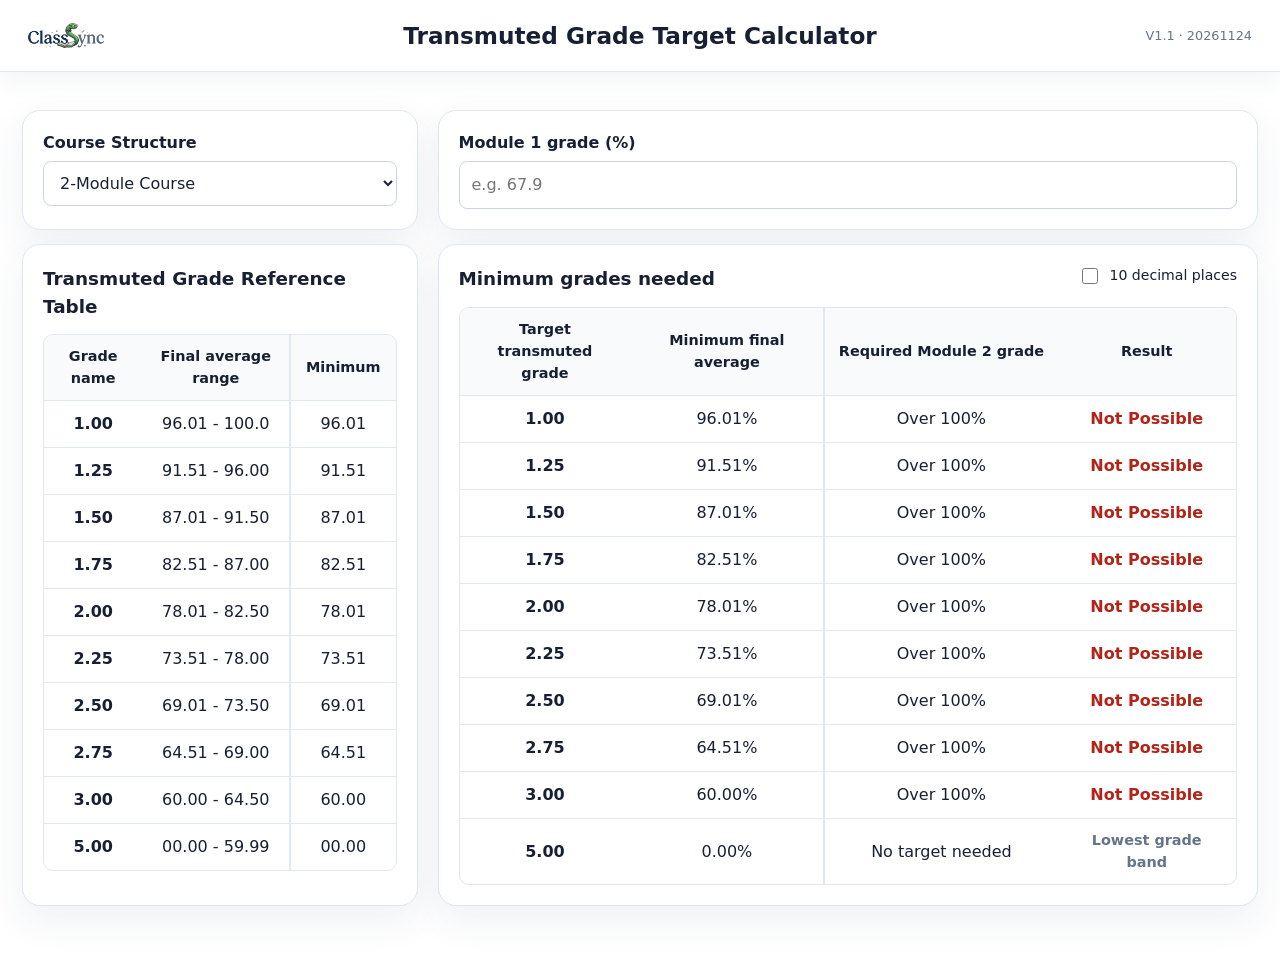
==== calculator/index.html @ d152c969 "updated link url" ====
<!doctype html>
<html lang="en">
  <head>
    <meta charset="UTF-8" />
    <meta name="viewport" content="width=device-width, initial-scale=1.0" />
    <meta
      name="description"
      content="Calculate the minimum grades needed to reach target transmuted grades."
    />
    <title>Transmuted Grade Target Calculator</title>
    <link rel="icon" type="image/png" href="../assets/ClassSync.png" />
    <link rel="stylesheet" href="style.css" />
  </head>
  <body>
    <main id="mainContent">
      <header class="app-header">
        <a
          class="app-brand"
          href="../index.html"
          aria-label="Back to ClassSync"
        >
          <img src="../assets/ClassSync.png" alt="" />
          <span class="sr-only">ClassSync home</span>
        </a>
        <h1>Transmuted Grade Target Calculator</h1>
        <p class="app-version">V1.1 · 20261124</p>
      </header>

      <!-- Panel containing Course Structure & Grades Already Released side-by-side -->
      <section class="panel config-panel">
        <div class="fields-row">
          <div>
            <label for="courseType">Course Structure</label>
            <select id="courseType">
              <option value="2">2-Module Course</option>
              <option value="3">3-Module Course</option>
            </select>
          </div>
          <div id="releaseWrap" class="hidden">
            <label for="released">Grades already released</label>
            <select id="released">
              <option value="1">Module 1 only</option>
              <option value="2">Modules 1 and 2</option>
            </select>
          </div>
        </div>
      </section>

      <!-- Separate Panel for Module Grade Inputs -->
      <section class="panel grades-panel">
        <div class="fields-row">
          <div>
            <label for="m1">Module 1 grade (%)</label>
            <input
              id="m1"
              type="number"
              min="0"
              max="100"
              step="0.01"
              value=""
              placeholder="e.g. 67.9"
              inputmode="decimal"
            />
          </div>
          <div id="m2Wrap" class="hidden">
            <label for="m2">Module 2 grade (%)</label>
            <input
              id="m2"
              type="number"
              min="0"
              max="100"
              step="0.01"
              value=""
              placeholder="e.g. 77"
              inputmode="decimal"
            />
          </div>
        </div>
      </section>

      <section class="panel results-panel">
        <div class="section-header">
          <h2 class="subhead">Minimum grades needed</h2>
          <label class="checkbox-option">
            <input type="checkbox" id="showPrecision" />
            <span>10 decimal places</span>
          </label>
        </div>

        <p id="resultIntro" class="small"></p>

        <div class="table-wrap">
          <table>
            <thead>
              <tr>
                <th>Target transmuted grade</th>
                <th>Minimum final average</th>
                <th id="neededHeading">Required grade</th>
                <th>Result</th>
              </tr>
            </thead>
            <tbody id="results"></tbody>
          </table>
        </div>
      </section>

      <section class="panel reference-panel">
        <h2 class="subhead reference-heading">
          Transmuted Grade Reference Table
        </h2>
        <div class="table-wrap">
          <table>
            <thead>
              <tr>
                <th>Grade name</th>
                <th>Final average range</th>
                <th>Minimum</th>
              </tr>
            </thead>
            <tbody>
              <tr>
                <td class="grade">1.00</td>
                <td>96.01 - 100.0</td>
                <td>96.01</td>
              </tr>
              <tr>
                <td class="grade">1.25</td>
                <td>91.51 - 96.00</td>
                <td>91.51</td>
              </tr>
              <tr>
                <td class="grade">1.50</td>
                <td>87.01 - 91.50</td>
                <td>87.01</td>
              </tr>
              <tr>
                <td class="grade">1.75</td>
                <td>82.51 - 87.00</td>
                <td>82.51</td>
              </tr>
              <tr>
                <td class="grade">2.00</td>
                <td>78.01 - 82.50</td>
                <td>78.01</td>
              </tr>
              <tr>
                <td class="grade">2.25</td>
                <td>73.51 - 78.00</td>
                <td>73.51</td>
              </tr>
              <tr>
                <td class="grade">2.50</td>
                <td>69.01 - 73.50</td>
                <td>69.01</td>
              </tr>
              <tr>
                <td class="grade">2.75</td>
                <td>64.51 - 69.00</td>
                <td>64.51</td>
              </tr>
              <tr>
                <td class="grade">3.00</td>
                <td>60.00 - 64.50</td>
                <td>60.00</td>
              </tr>
              <tr>
                <td class="grade">5.00</td>
                <td>00.00 - 59.99</td>
                <td>00.00</td>
              </tr>
            </tbody>
          </table>
        </div>
      </section>
    </main>
    <script src="script.js"></script>
  </body>
</html>
---- calculator/style.css ----
:root {
  color-scheme: light;
  --background: #ffffff;
  --ink: #172033;
  --muted: #64748b;
  --line: #e2e8f0;
  --panel: #f8fafc;
  --accent: #2563eb;
  --accent-light: #eff6ff;
  --good: #147d4a;
  --bad: #b42318;
}

* {
  box-sizing: border-box;
}

button,
input,
select,
textarea {
  font: inherit;
}

html {
  min-height: 100%;
  overflow-x: hidden;
  overflow-y: auto;
  scroll-behavior: smooth;
}

body {
  min-height: 100vh;
  margin: 0;
  background: var(--background);
  color: var(--ink);
  font:
    16px/1.5 system-ui,
    -apple-system,
    BlinkMacSystemFont,
    "Segoe UI",
    sans-serif;
  overflow-x: hidden;
  overflow-y: auto;
}

main {
  display: grid;
  width: 100%;
  grid-template-columns: minmax(280px, 32%) minmax(0, 68%);
  gap: 14px 20px;
  margin: 0 auto;
  padding: 0 22px 48px;
}

.app-header {
  display: grid;
  width: 100vw;
  min-height: 72px;
  grid-template-columns: 1fr auto 1fr;
  align-items: center;
  gap: 20px;
  margin: 0 0 24px calc((100% - 100vw) / 2);
  padding: 10px 28px;
  border-bottom: 1px solid var(--line);
  background: rgba(255, 255, 255, 0.9);
  box-shadow: 0 8px 24px rgba(36, 62, 107, 0.06);
  grid-column: 1 / -1;
}

.app-brand {
  display: inline-flex;
  width: fit-content;
  align-items: center;
  border-radius: 12px;
}

.app-brand img {
  display: block;
  width: 76px;
  height: auto;
}

.app-brand:focus-visible {
  outline: 3px solid #93b4fa;
  outline-offset: 3px;
}

.app-header h1 {
  margin: 0;
  color: var(--ink);
  font-size: clamp(1.05rem, 2.4vw, 1.45rem);
  line-height: 1.2;
  text-align: center;
}

.app-version {
  grid-column: 3;
  grid-row: 1;
  justify-self: end;
  margin: 0;
  color: var(--muted);
  font-size: 0.8rem;
  white-space: nowrap;
}

.page-intro {
  margin-bottom: 12px;
  grid-column: 1 / -1;
}

.sr-only {
  position: absolute;
  width: 1px;
  height: 1px;
  padding: 0;
  overflow: hidden;
  clip: rect(0, 0, 0, 0);
  white-space: nowrap;
  border: 0;
}

.author {
  margin: 0 0 12px;
  color: var(--accent);
  font-size: 0.95rem;
  font-weight: 700;
}

.intro {
  max-width: 760px;
  margin: 0 0 18px;
  color: var(--muted);
  line-height: 1.65;
}

.panel {
  background: #fff;
  border: 1px solid #dfe7f2;
  border-radius: 18px;
  padding: 20px;
  margin: 0;
  box-shadow: 0 14px 38px rgba(36, 62, 107, 0.08);
}

.config-panel {
  grid-column: 1;
  grid-row: 3;
}

.grades-panel {
  grid-column: 2;
  grid-row: 2;
}

.results-panel {
  grid-column: 2;
  grid-row: 3;
}

.reference-panel {
  grid-column: 1;
  grid-row: 3;
}

main > p.small {
  grid-column: 1 / -1;
  grid-row: 6;
  margin: 0;
}

.fields-row {
  display: grid;
  grid-template-columns: repeat(auto-fit, minmax(220px, 1fr));
  gap: 16px;
}

label {
  display: block;
  margin-bottom: 6px;
  font-weight: 650;
}

select,
input[type="number"] {
  width: 100%;
  border: 1px solid #cbd5e1;
  border-radius: 8px;
  padding: 11px 12px;
  background: #fff;
  color: var(--ink);
  font: inherit;
  transition:
    border-color 160ms ease,
    box-shadow 160ms ease;
}

input[type="number"]:focus,
select:focus {
  outline: none;
  box-shadow: 0 0 0 3px #93b4fa;
  border-color: var(--accent);
}

.hint {
  margin: 12px 0 0;
  color: var(--muted);
  font-size: 0.9rem;
}

.table-wrap {
  margin-top: 14px;
  overflow-x: auto;
  overscroll-behavior-inline: contain;
  border: 1px solid #dfe7f2;
  border-radius: 10px;
  -webkit-overflow-scrolling: touch;
}

table {
  width: 100%;
  min-width: 620px;
  border-collapse: collapse;
}

.results-panel table {
  min-width: 0;
  table-layout: fixed;
}

.results-panel th:nth-child(1),
.results-panel td:nth-child(1) {
  width: 22%;
}

.results-panel th:nth-child(2),
.results-panel td:nth-child(2) {
  width: 25%;
}

.results-panel th:nth-child(3),
.results-panel td:nth-child(3) {
  width: 30%;
}

.results-panel th:nth-child(4),
.results-panel td:nth-child(4) {
  width: 23%;
}

.reference-panel table {
  min-width: 0;
  table-layout: fixed;
}

.reference-panel th:nth-child(1),
.reference-panel td:nth-child(1) {
  width: 28%;
}

.reference-panel th:nth-child(2),
.reference-panel td:nth-child(2) {
  width: 42%;
}

.reference-panel th:nth-child(3),
.reference-panel td:nth-child(3) {
  width: 30%;
}

th,
td {
  padding: 11px 12px;
  border-bottom: 1px solid var(--line);
  text-align: center;
  overflow-wrap: anywhere;
}

th {
  background: var(--panel);
  font-size: 0.9rem;
}

th:nth-child(2),
td:nth-child(2) {
  border-right: 2px solid var(--line);
}

td.num {
  font-variant-numeric: tabular-nums;
  white-space: nowrap;
}

tr:last-child td {
  border-bottom: 0;
}

.grade {
  font-weight: 750;
}

.status {
  font-weight: 650;
}

.impossible {
  color: var(--bad);
}

.achievable {
  color: var(--good);
}

.subhead {
  margin: 0;
  font-size: 1.15rem;
}

.reference-heading {
  margin-bottom: 12px;
}

.section-header {
  display: flex;
  align-items: center;
  justify-content: space-between;
  flex-wrap: wrap;
  gap: 12px;
  margin-bottom: 8px;
}

.small {
  color: var(--muted);
  font-size: 0.9rem;
}

.hidden {
  display: none !important;
}

.checkbox-option {
  display: inline-flex;
  align-items: center;
  gap: 8px;
  color: var(--ink);
  cursor: pointer;
  font-size: 0.88rem;
  font-weight: 500;
  user-select: none;
}

.checkbox-option input[type="checkbox"] {
  width: 16px;
  height: 16px;
  accent-color: var(--accent);
  cursor: pointer;
}

@media (max-width: 600px) {
  main {
    width: min(100% - 24px, 1000px);
    display: block;
    padding: 20px 0 32px;
  }

  .app-header {
    margin-bottom: 24px;
  }

  .app-version {
    font-size: 0.72rem;
  }

  .panel {
    margin: 12px 0;
    padding: 14px;
    border-radius: 14px;
  }

  .fields-row {
    grid-template-columns: 1fr;
    gap: 12px;
  }

  select,
  input[type="number"] {
    padding: 10px;
    font-size: 16px;
  }

  .checkbox-option {
    padding: 4px 0;
  }

  .checkbox-option input[type="checkbox"] {
    width: 18px;
    height: 18px;
  }

  th,
  td {
    padding: 8px 10px;
    font-size: 0.88rem;
  }

  table {
    min-width: 500px;
  }

  .reference-panel table {
    min-width: 0;
  }
}

@media (max-width: 1100px) {
  main {
    display: block;
    width: min(1000px, calc(100% - 32px));
    padding: 28px 0 48px;
  }

  .app-header {
    margin-bottom: 24px;
  }

  .panel {
    margin: 16px 0;
  }
}

@media (min-width: 1101px) {
  .page-intro {
    display: none;
  }

  .config-panel {
    grid-row: 2;
    grid-column: 1;
  }

  .grades-panel {
    grid-column: 2;
    grid-row: 2;
  }

  .results-panel {
    grid-column: 2;
    grid-row: 3;
  }

  .reference-panel {
    grid-row: 3;
    grid-column: 1;
  }

  main > p.small {
    grid-row: 5;
  }
}
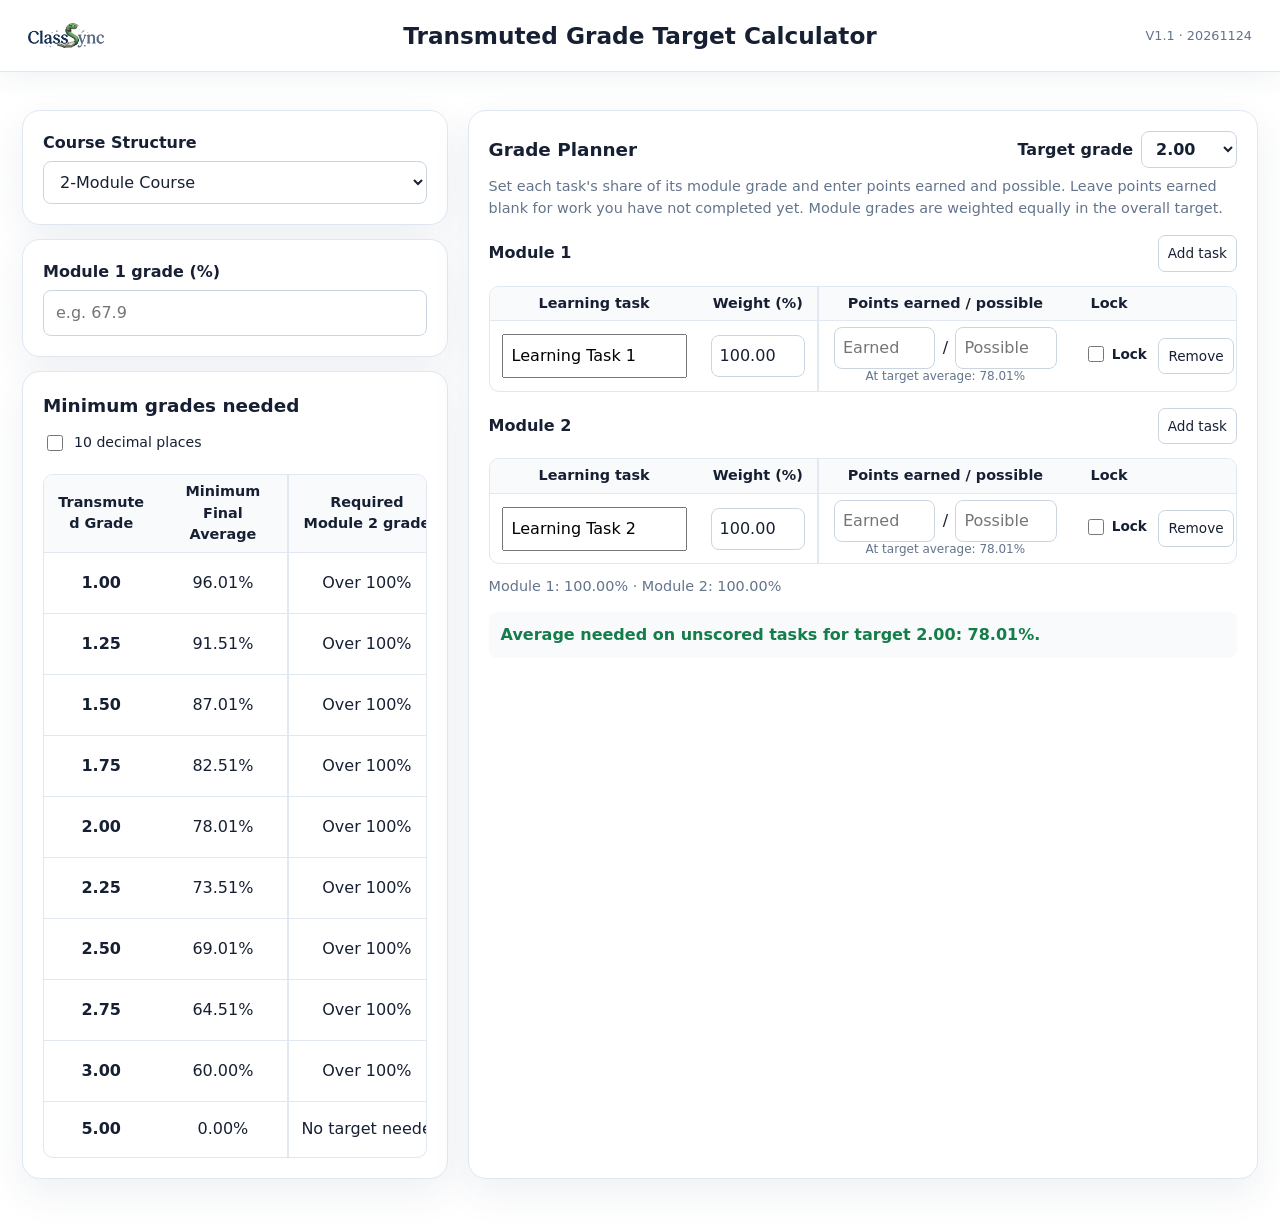
==== commit 66380fd8: "Added WIP Grade Planner" ====
--- a/calculator/index.html
+++ b/calculator/index.html
@@ -14,11 +14,7 @@
   <body>
     <main id="mainContent">
       <header class="app-header">
-        <a
-          class="app-brand"
-          href="../index.html"
-          aria-label="Back to ClassSync"
-        >
+        <a class="app-brand" href="../" aria-label="Back to ClassSync">
           <img src="../assets/ClassSync.png" alt="" />
           <span class="sr-only">ClassSync home</span>
         </a>
@@ -26,151 +22,202 @@
         <p class="app-version">V1.1 · 20261124</p>
       </header>
 
-      <!-- Panel containing Course Structure & Grades Already Released side-by-side -->
-      <section class="panel config-panel">
-        <div class="fields-row">
-          <div>
-            <label for="courseType">Course Structure</label>
-            <select id="courseType">
-              <option value="2">2-Module Course</option>
-              <option value="3">3-Module Course</option>
+      <div class="left-column">
+        <section class="panel config-panel">
+          <div class="fields-row">
+            <div>
+              <label for="courseType">Course Structure</label>
+              <select id="courseType">
+                <option value="2">2-Module Course</option>
+                <option value="3">3-Module Course</option>
+              </select>
+            </div>
+            <div id="releaseWrap" class="hidden">
+              <label for="released">Grades already released</label>
+              <select id="released">
+                <option value="1">Module 1 only</option>
+                <option value="2">Modules 1 and 2</option>
+              </select>
+            </div>
+          </div>
+        </section>
+
+        <section class="panel grades-panel">
+          <div class="fields-row">
+            <div>
+              <label for="m1">Module 1 grade (%)</label>
+              <input
+                id="m1"
+                type="number"
+                min="0"
+                max="100"
+                step="0.01"
+                value=""
+                placeholder="e.g. 67.9"
+                inputmode="decimal"
+              />
+            </div>
+            <div id="m2Wrap" class="hidden">
+              <label for="m2">Module 2 grade (%)</label>
+              <input
+                id="m2"
+                type="number"
+                min="0"
+                max="100"
+                step="0.01"
+                value=""
+                placeholder="e.g. 77"
+                inputmode="decimal"
+              />
+            </div>
+          </div>
+        </section>
+
+        <section class="panel results-panel">
+          <div class="section-header">
+            <h2 class="subhead">Minimum grades needed</h2>
+            <label class="checkbox-option">
+              <input type="checkbox" id="showPrecision" />
+              <span>10 decimal places</span>
+            </label>
+          </div>
+
+          <p id="resultIntro" class="small"></p>
+
+          <div class="table-wrap">
+            <table>
+              <thead>
+                <tr>
+                  <th>Transmuted Grade</th>
+                  <th>Minimum Final Average</th>
+                  <th id="neededHeading">Required Grade</th>
+                  <th>Result</th>
+                </tr>
+              </thead>
+              <tbody id="results"></tbody>
+            </table>
+          </div>
+        </section>
+      </div>
+
+      <section
+        class="panel reference-panel"
+        aria-labelledby="taskPlannerHeading"
+      >
+        <div class="section-header">
+          <h2 id="taskPlannerHeading" class="subhead">Grade Planner</h2>
+          <label class="target-grade-field" for="taskTarget">
+            Target grade
+            <select id="taskTarget">
+              <option value="96.01">1.00</option>
+              <option value="91.51">1.25</option>
+              <option value="87.01">1.50</option>
+              <option value="82.51">1.75</option>
+              <option value="78.01" selected>2.00</option>
+              <option value="73.51">2.25</option>
+              <option value="69.01">2.50</option>
+              <option value="64.51">2.75</option>
+              <option value="60">3.00</option>
             </select>
-          </div>
-          <div id="releaseWrap" class="hidden">
-            <label for="released">Grades already released</label>
-            <select id="released">
-              <option value="1">Module 1 only</option>
-              <option value="2">Modules 1 and 2</option>
-            </select>
-          </div>
-        </div>
-      </section>
-
-      <!-- Separate Panel for Module Grade Inputs -->
-      <section class="panel grades-panel">
-        <div class="fields-row">
-          <div>
-            <label for="m1">Module 1 grade (%)</label>
-            <input
-              id="m1"
-              type="number"
-              min="0"
-              max="100"
-              step="0.01"
-              value=""
-              placeholder="e.g. 67.9"
-              inputmode="decimal"
-            />
-          </div>
-          <div id="m2Wrap" class="hidden">
-            <label for="m2">Module 2 grade (%)</label>
-            <input
-              id="m2"
-              type="number"
-              min="0"
-              max="100"
-              step="0.01"
-              value=""
-              placeholder="e.g. 77"
-              inputmode="decimal"
-            />
-          </div>
-        </div>
-      </section>
-
-      <section class="panel results-panel">
-        <div class="section-header">
-          <h2 class="subhead">Minimum grades needed</h2>
-          <label class="checkbox-option">
-            <input type="checkbox" id="showPrecision" />
-            <span>10 decimal places</span>
           </label>
         </div>
-
-        <p id="resultIntro" class="small"></p>
-
-        <div class="table-wrap">
-          <table>
-            <thead>
-              <tr>
-                <th>Target transmuted grade</th>
-                <th>Minimum final average</th>
-                <th id="neededHeading">Required grade</th>
-                <th>Result</th>
-              </tr>
-            </thead>
-            <tbody id="results"></tbody>
-          </table>
+        <p class="small task-planner-hint">
+          Set each task's share of its module grade and enter points earned and
+          possible. Leave points earned blank for work you have not completed
+          yet. Module grades are weighted equally in the overall target.
+        </p>
+        <div id="taskModules">
+          <section class="task-module" data-module="1">
+            <div class="task-module-heading">
+              <h3>Module 1</h3>
+              <button
+                class="secondary-button add-task"
+                data-module="1"
+                type="button"
+              >
+                Add task
+              </button>
+            </div>
+            <div class="table-wrap">
+              <table class="task-table">
+                <thead>
+                  <tr>
+                    <th scope="col">Learning task</th>
+                    <th scope="col">Weight (%)</th>
+                    <th scope="col">Points earned / possible</th>
+                    <th scope="col">Lock</th>
+                    <th scope="col">
+                      <span class="sr-only">Remove task</span>
+                    </th>
+                  </tr>
+                </thead>
+                <tbody class="task-list" data-module="1"></tbody>
+              </table>
+            </div>
+          </section>
+          <section class="task-module" data-module="2">
+            <div class="task-module-heading">
+              <h3>Module 2</h3>
+              <button
+                class="secondary-button add-task"
+                data-module="2"
+                type="button"
+              >
+                Add task
+              </button>
+            </div>
+            <div class="table-wrap">
+              <table class="task-table">
+                <thead>
+                  <tr>
+                    <th scope="col">Learning task</th>
+                    <th scope="col">Weight (%)</th>
+                    <th scope="col">Points earned / possible</th>
+                    <th scope="col">Lock</th>
+                    <th scope="col">
+                      <span class="sr-only">Remove task</span>
+                    </th>
+                  </tr>
+                </thead>
+                <tbody class="task-list" data-module="2"></tbody>
+              </table>
+            </div>
+          </section>
+          <section class="task-module hidden" data-module="3">
+            <div class="task-module-heading">
+              <h3>Module 3</h3>
+              <button
+                class="secondary-button add-task"
+                data-module="3"
+                type="button"
+              >
+                Add task
+              </button>
+            </div>
+            <div class="table-wrap">
+              <table class="task-table">
+                <thead>
+                  <tr>
+                    <th scope="col">Learning task</th>
+                    <th scope="col">Weight (%)</th>
+                    <th scope="col">Points earned / possible</th>
+                    <th scope="col">Lock</th>
+                    <th scope="col">
+                      <span class="sr-only">Remove task</span>
+                    </th>
+                  </tr>
+                </thead>
+                <tbody class="task-list" data-module="3"></tbody>
+              </table>
+            </div>
+          </section>
         </div>
-      </section>
-
-      <section class="panel reference-panel">
-        <h2 class="subhead reference-heading">
-          Transmuted Grade Reference Table
-        </h2>
-        <div class="table-wrap">
-          <table>
-            <thead>
-              <tr>
-                <th>Grade name</th>
-                <th>Final average range</th>
-                <th>Minimum</th>
-              </tr>
-            </thead>
-            <tbody>
-              <tr>
-                <td class="grade">1.00</td>
-                <td>96.01 - 100.0</td>
-                <td>96.01</td>
-              </tr>
-              <tr>
-                <td class="grade">1.25</td>
-                <td>91.51 - 96.00</td>
-                <td>91.51</td>
-              </tr>
-              <tr>
-                <td class="grade">1.50</td>
-                <td>87.01 - 91.50</td>
-                <td>87.01</td>
-              </tr>
-              <tr>
-                <td class="grade">1.75</td>
-                <td>82.51 - 87.00</td>
-                <td>82.51</td>
-              </tr>
-              <tr>
-                <td class="grade">2.00</td>
-                <td>78.01 - 82.50</td>
-                <td>78.01</td>
-              </tr>
-              <tr>
-                <td class="grade">2.25</td>
-                <td>73.51 - 78.00</td>
-                <td>73.51</td>
-              </tr>
-              <tr>
-                <td class="grade">2.50</td>
-                <td>69.01 - 73.50</td>
-                <td>69.01</td>
-              </tr>
-              <tr>
-                <td class="grade">2.75</td>
-                <td>64.51 - 69.00</td>
-                <td>64.51</td>
-              </tr>
-              <tr>
-                <td class="grade">3.00</td>
-                <td>60.00 - 64.50</td>
-                <td>60.00</td>
-              </tr>
-              <tr>
-                <td class="grade">5.00</td>
-                <td>00.00 - 59.99</td>
-                <td>00.00</td>
-              </tr>
-            </tbody>
-          </table>
-        </div>
+        <p
+          id="weightSummary"
+          class="small task-weight-summary"
+          aria-live="polite"
+        ></p>
+        <p id="taskGoal" class="task-goal" aria-live="polite"></p>
       </section>
     </main>
     <script src="script.js"></script>
--- a/calculator/style.css
+++ b/calculator/style.css
@@ -47,7 +47,7 @@
 main {
   display: grid;
   width: 100%;
-  grid-template-columns: minmax(280px, 32%) minmax(0, 68%);
+  grid-template-columns: minmax(280px, 35fr) minmax(0, 65fr);
   gap: 14px 20px;
   margin: 0 auto;
   padding: 0 22px 48px;
@@ -143,30 +143,38 @@
   box-shadow: 0 14px 38px rgba(36, 62, 107, 0.08);
 }
 
-.config-panel {
+.left-column {
+  display: grid;
+  min-width: 0;
   grid-column: 1;
-  grid-row: 3;
-}
-
-.grades-panel {
+  grid-row: 2;
+  grid-template-rows: auto auto minmax(0, 1fr);
+  gap: 14px;
+}
+
+.reference-panel {
+  min-width: 0;
   grid-column: 2;
   grid-row: 2;
 }
 
+.left-column > .panel,
+.reference-panel {
+  min-width: 0;
+}
+
 .results-panel {
-  grid-column: 2;
-  grid-row: 3;
-}
-
-.reference-panel {
-  grid-column: 1;
-  grid-row: 3;
-}
-
-main > p.small {
-  grid-column: 1 / -1;
-  grid-row: 6;
-  margin: 0;
+  min-height: 0;
+}
+
+@media (max-width: 1100px) {
+  .left-column {
+    display: block;
+  }
+
+  .left-column .panel {
+    margin: 16px 0;
+  }
 }
 
 .fields-row {
@@ -186,7 +194,7 @@
   width: 100%;
   border: 1px solid #cbd5e1;
   border-radius: 8px;
-  padding: 11px 12px;
+  padding: 10px 12px;
   background: #fff;
   color: var(--ink);
   font: inherit;
@@ -224,7 +232,7 @@
 }
 
 .results-panel table {
-  min-width: 0;
+  min-width: 520px;
   table-layout: fixed;
 }
 
@@ -253,24 +261,38 @@
   table-layout: fixed;
 }
 
-.reference-panel th:nth-child(1),
-.reference-panel td:nth-child(1) {
+.reference-panel .task-table {
+  min-width: 640px;
+}
+
+.task-table th:nth-child(1),
+.task-table td:nth-child(1) {
   width: 28%;
 }
 
-.reference-panel th:nth-child(2),
-.reference-panel td:nth-child(2) {
-  width: 42%;
-}
-
-.reference-panel th:nth-child(3),
-.reference-panel td:nth-child(3) {
-  width: 30%;
+.task-table th:nth-child(2),
+.task-table td:nth-child(2) {
+  width: 16%;
+}
+
+.task-table th:nth-child(3),
+.task-table td:nth-child(3) {
+  width: 34%;
+}
+
+.task-table th:nth-child(4),
+.task-table td:nth-child(4) {
+  width: 10%;
+}
+
+.task-table th:nth-child(5),
+.task-table td:nth-child(5) {
+  width: 12%;
 }
 
 th,
 td {
-  padding: 11px 12px;
+  padding: 6px 12px;
   border-bottom: 1px solid var(--line);
   text-align: center;
   overflow-wrap: anywhere;
@@ -316,8 +338,122 @@
   font-size: 1.15rem;
 }
 
-.reference-heading {
-  margin-bottom: 12px;
+.target-grade-field {
+  display: flex;
+  align-items: center;
+  gap: 8px;
+  margin: 0;
+  white-space: nowrap;
+}
+
+.target-grade-field select {
+  width: auto;
+  min-width: 96px;
+  padding: 7px 10px;
+}
+
+.task-planner-hint {
+  margin: 0;
+}
+
+.task-module {
+  margin-top: 16px;
+}
+
+.task-module-heading {
+  display: flex;
+  align-items: center;
+  justify-content: space-between;
+  gap: 10px;
+  margin-bottom: 8px;
+}
+
+.task-module-heading h3 {
+  margin: 0;
+  font-size: 1rem;
+}
+
+.task-weight-summary {
+  margin: 12px 0 0;
+}
+
+.task-table input[type="text"],
+.task-table input[type="number"] {
+  width: 100%;
+  min-width: 0;
+  padding: 8px;
+}
+
+.task-score-cell {
+  white-space: nowrap;
+}
+
+.task-score-cell input {
+  width: calc(50% - 13px) !important;
+}
+
+.task-score-cell span {
+  display: inline-block;
+  width: 20px;
+  text-align: center;
+}
+
+.task-score-cell .task-goal-points {
+  display: block;
+  width: auto;
+  color: var(--muted);
+  font-size: 0.75rem;
+  line-height: 1.3;
+}
+
+.task-lock-label {
+  display: inline-flex;
+  align-items: center;
+  justify-content: center;
+  gap: 5px;
+  margin: 0;
+  font-size: 0.85rem;
+  white-space: nowrap;
+}
+
+.task-lock-label input {
+  width: 16px;
+  height: 16px;
+  accent-color: var(--accent);
+}
+
+.remove-task,
+.secondary-button {
+  border: 1px solid #cbd5e1;
+  border-radius: 7px;
+  padding: 7px 9px;
+  background: #fff;
+  color: var(--ink);
+  cursor: pointer;
+  font-size: 0.85rem;
+}
+
+.remove-task {
+  min-width: 70px;
+  white-space: nowrap;
+}
+
+.remove-task:hover,
+.secondary-button:hover {
+  border-color: var(--accent);
+  color: var(--accent);
+}
+
+.task-goal {
+  margin: 14px 0 0;
+  padding: 11px 12px;
+  border-radius: 8px;
+  background: var(--panel);
+  font-weight: 650;
+}
+
+.error-text {
+  color: var(--bad);
 }
 
 .section-header {
@@ -432,28 +568,4 @@
   .page-intro {
     display: none;
   }
-
-  .config-panel {
-    grid-row: 2;
-    grid-column: 1;
-  }
-
-  .grades-panel {
-    grid-column: 2;
-    grid-row: 2;
-  }
-
-  .results-panel {
-    grid-column: 2;
-    grid-row: 3;
-  }
-
-  .reference-panel {
-    grid-row: 3;
-    grid-column: 1;
-  }
-
-  main > p.small {
-    grid-row: 5;
-  }
-}
+}
